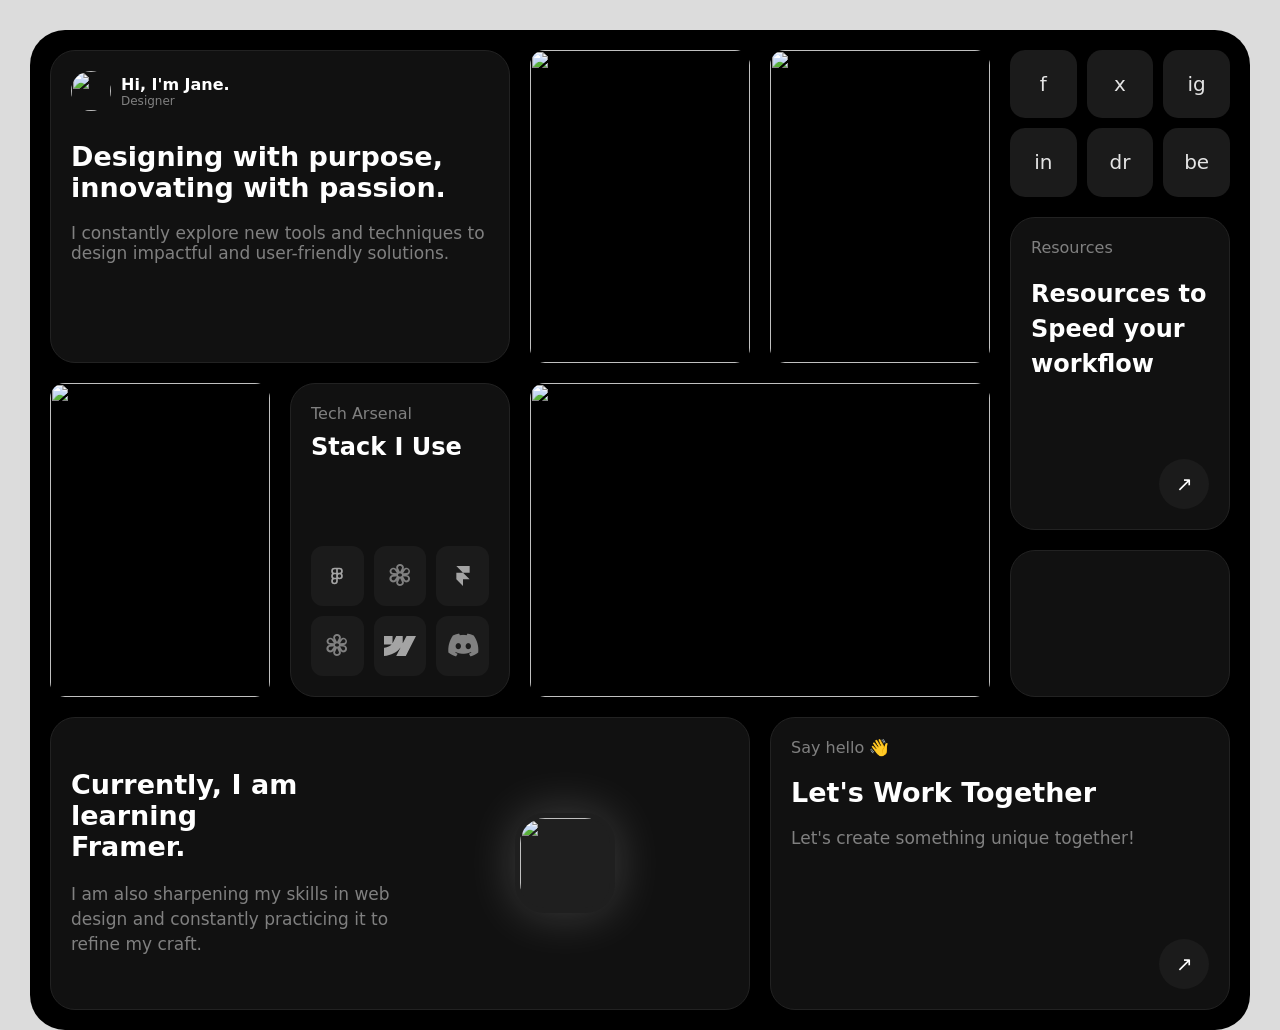
==== 02/index.html @ b00f168f "first commit" ====
<!DOCTYPE html>
<html lang="en">

<head>
    <meta charset="UTF-8">
    <meta name="viewport" content="width=device-width, initial-scale=1.0">
    <title>Document</title>
    <link rel="stylesheet" href="https://cdn.jsdelivr.net/npm/bootstrap-icons@1.13.1/font/bootstrap-icons.min.css">
    <link rel="stylesheet" href="style.css">
</head>

<body>
    <main>
        <div class="box intro">
            <div class="profile">
                <img src="https://i.pravatar.cc/40" alt="">
                <div>
                    <h4>Hi, I'm Jane.</h4>
                    <p>Designer</p>
                </div>
            </div>

            <h1>
                Designing with purpose, innovating with passion.
            </h1>

            <p class="text">
                I constantly explore new tools and techniques
                to design impactful and user-friendly solutions.
            </p>
        </div>

        <div class="small-img phone">
            <img src="https://d2pas86kykpvmq.cloudfront.net/images/mockups/preview/Hands+Phone+Mockups/scene-8-p-800.png"
                alt="">
        </div>

        <div class="small-img tablet">
            <img src="https://cdn.dribbble.com/userupload/27260897/file/original-cc083964df11f1ac06bb533cc19a5f75.png"
                alt="">
        </div>

        <div class="social">
            <div>f</div>
            <div>x</div>
            <div>ig</div>
            <div>in</div>
            <div>dr</div>
            <div>be</div>
        </div>

        <div class="person">
            <img src="https://images.pexels.com/photos/4098353/pexels-photo-4098353.jpeg" alt="">
        </div>

        <div class="box stack">
            <div class="texts">
                <p>Tech Arsenal</p>
                <h2>Stack I Use</h2>
            </div>

            <div class="icons">
                <div>
                    <img src="./assets/figma.svg" alt="">
                </div>
                <div>
                    <i class="bi bi-flower3"></i>
                </div>
                <div>
                    <img src="./assets/framer.svg" alt="">
                </div>
                <div>
                    <i class="bi bi-flower3"></i>
                </div>
                <div>
                    <img src="./assets/webflow.svg" alt="">
                </div>
                <div id="discord">
                    <i class="bi bi-discord"></i>
                </div>
            </div>
        </div>

        <div class="laptop">
            <img src="https://cdn.dribbble.com/userupload/5790923/file/original-4b77d79608ff1e123afd33927dc746e2.png"
                alt="">
        </div>

        <div class="box resource">
            <p>Resources</p>

            <h2>
                Resources to Speed
                your workflow
            </h2>

            <button>↗</button>
        </div>

        <div class="box theme">
            <div class="toggle-btn"></div>
        </div>

        <div class="box learning">
            <div class="left-side">
                <h1>Currently, I am learning Framer.</h1>

                <p>
                    I am also sharpening my skills in web design
                    and constantly practicing it to refine my craft.
                </p>
            </div>
            <div class="framer">
                <img src="https://framerusercontent.com/images/ciZ6JsidxZITFX9R4A15LGsrZ7Q.png" alt="">
            </div>
        </div>

        <div class="box contact">
            <p>Say hello 👋</p>

            <h1>Let's Work Together</h1>

            <p class="contact-text">
                Let's create something unique together!
            </p>

            <button>↗</button>
        </div>

    </main>
</body>

</html>
---- 02/style.css ----
* {
    margin: 0;
    padding: 0;
    box-sizing: border-box;
}

body {
    background-color: #dcdcdc;
    font-family: system-ui, -apple-system, BlinkMacSystemFont, 'Segoe UI', Roboto, Oxygen, Ubuntu, Cantarell, 'Open Sans', 'Helvetica Neue', sans-serif;
    width: 100vw;
    height: 100vh;
    display: flex;
    justify-content: center;
    align-items: center;
    padding: 30px;
}

main {
    width: 1400px;
    height: 1000px;
    margin: auto;
    background-color: black;
    border-radius: 35px;
    padding: 20px;
    display: grid;
    grid-template-columns: 1fr 1fr 1fr 1fr 1fr;
    grid-template-rows: 1fr 1fr 1fr 1fr 2fr;
    gap: 20px;
    grid-template-areas:
        "intro intro phone tablet social"
        "intro intro phone tablet resource"
        "person stack laptop laptop resource"
        "person stack laptop laptop theme"
        "learning learning learning contact contact";
}

.box {
    background-color: #111;
    border: 1px solid #222;
    border-radius: 25px;
    padding: 20px;
    color: white;
}

.intro {
    grid-area: intro;
}

.phone {
    grid-area: phone;
}

.tablet {
    grid-area: tablet;
}

.social {
    grid-area: social;
}

.person {
    grid-area: person;
}

.stack {
    grid-area: stack;
}

.laptop {
    grid-area: laptop;
}

.resource {
    grid-area: resource;
}

.theme {
    grid-area: theme;
}

.learning {
    grid-area: learning;
}

.contact {
    grid-area: contact;
}

.profile {
    display: flex;
    align-items: center;
    gap: 10px;
}

.profile img {
    width: 40px;
    height: 40px;
    border-radius: 50%;
}

.profile p {
    color: gray;
    font-size: 12px;
}

.intro h1 {
    margin-top: 30px;
    font-size: 27px;
}

.text {
    font-size: 17px;
    color: gray;
    margin-top: 20px;
}

.small-img img {
    width: 100%;
    height: 100%;
    object-fit: cover;
    border-radius: 15px;
}

.social {
    display: grid;
    grid-template-columns: 1fr 1fr 1fr;
    gap: 10px;
    color: rgb(228, 228, 228);
}

.social div {
    background-color: #1b1b1b;
    border-radius: 15px;

    display: flex;
    justify-content: center;
    align-items: center;

    font-size: 20px;
}

.person {
    overflow: hidden;
}

.person img {
    width: 100%;
    height: 100%;
    object-fit: cover;
    border-radius: 15px;
}

.stack {
    display: flex;
    flex-direction: column;
    justify-content: space-between;
}

.stack p {
    color: gray;
    margin-bottom: 10px;
}

.stack h2 {
    margin-bottom: 30px;
}

.icons {
    display: grid;
    grid-template-columns: 1fr 1fr 1fr;
    gap: 10px;
    color: gray;
    font-size: 30px
}

.icons div {
    background-color: #1b1b1b;
    height: 60px;
    border-radius: 12px;

    display: flex;
    justify-content: center;
    align-items: center;
}

.icons div img {
    opacity: 0.6;
    height: 20px;
    object-fit: cover;
    color: gray;
}

.laptop {
    overflow: hidden;
}

.laptop img {
    width: 100%;
    height: 100%;
    object-fit: cover;
    border-radius: 15px;
}

.resource {
    position: relative;
}

.resource p {
    color: gray;
}

.resource h2 {
    margin-top: 20px;
    line-height: 35px;
}

.resource button {
    position: absolute;
    bottom: 20px;
    right: 20px;

    width: 50px;
    height: 50px;

    border: none;
    border-radius: 50%;

    background-color: #1b1b1b;
    color: white;
    font-size: 20px;
}

.learning {
    display: flex;
    justify-content: space-between;
    align-items: center;
    padding: 20px;
}

.learning .left-side{
    width: 50%;
}

.learning h1 {
    font-size: 27px;
    width: 70%;
}

.learning p {
    margin-top: 20px;
    font-size: 17px;
    color: gray;
    line-height: 25px;
}

.framer {
    width: 50%;
    display: flex;
    justify-content: center;
    align-items: center;
}

.framer img {
    width: 100px;
    height: 100px;
    object-fit: cover;
    border-radius: 30px;
    border: 5px solid #1f1f1f;
    background-color: #1f1f1f;
    box-shadow: 0px 0px 50px rgba(255, 255, 255, 0.2);
}

.contact {
    position: relative;
}

.contact p {
    color: gray;
}

.contact h1 {
    margin-top: 20px;
    font-size: 27px;
}

.contact-text {
    margin-top: 20px;
    font-size: 17px;
}

.contact button {
    position: absolute;
    right: 20px;
    bottom: 20px;
    width: 50px;
    height: 50px;
    border-radius: 50%;
    border: none;
    background-color: #1b1b1b;
    color: white;
    font-size: 20px;
}
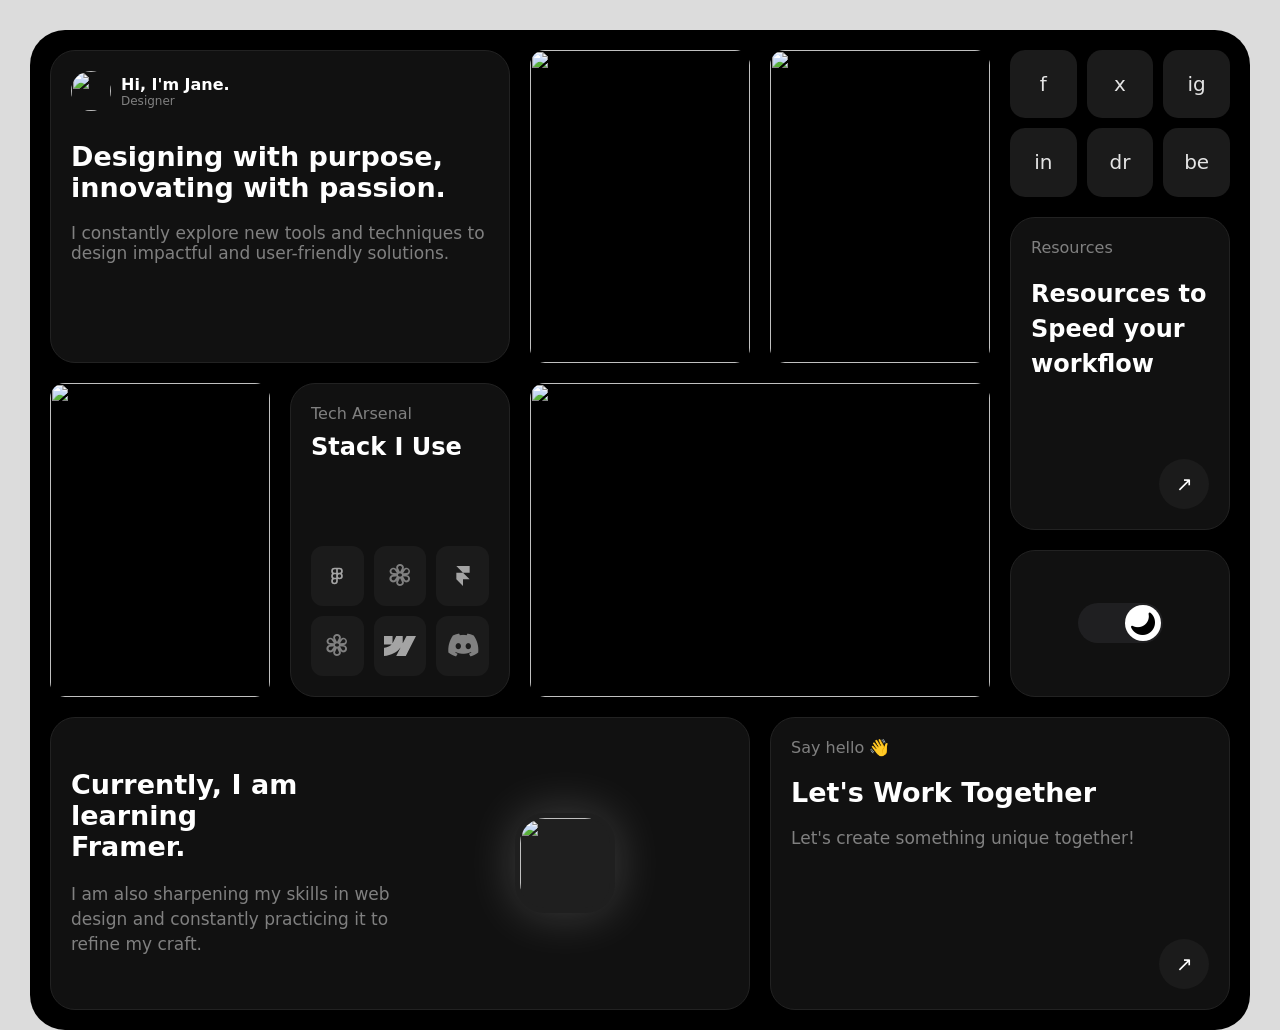
==== commit 579848c8: "fixed 02 theme btn" ====
--- a/02/index.html
+++ b/02/index.html
@@ -98,7 +98,9 @@
         </div>
 
         <div class="box theme">
-            <div class="toggle-btn"></div>
+            <div class="toggle-btn">
+                <i class="bi bi-moon-fill"></i>
+            </div>
         </div>
 
         <div class="box learning">
--- a/02/style.css
+++ b/02/style.css
@@ -230,6 +230,47 @@
     font-size: 20px;
 }
 
+
+
+.theme{
+    display: flex;
+    justify-content: center;
+    align-items: center;
+}
+
+.toggle-btn{
+    width:85px;
+    height: 40px;
+
+    background-color: #1f1f21;
+    border-radius: 100px;
+
+    position: relative;
+}
+
+.toggle-btn i{
+    position: absolute;
+    top: 12%;
+    right: 5px;
+
+    width: 30px;
+    height: 30px;
+    scale: 1.2;
+    rotate: -90deg;
+
+    background-color: white;
+    color: black;
+    font-size: 20px;
+
+    display: flex;
+    justify-content: center;
+    align-items: center;
+
+    border-radius: 50%;
+}
+
+
+
 .learning {
     display: flex;
     justify-content: space-between;
